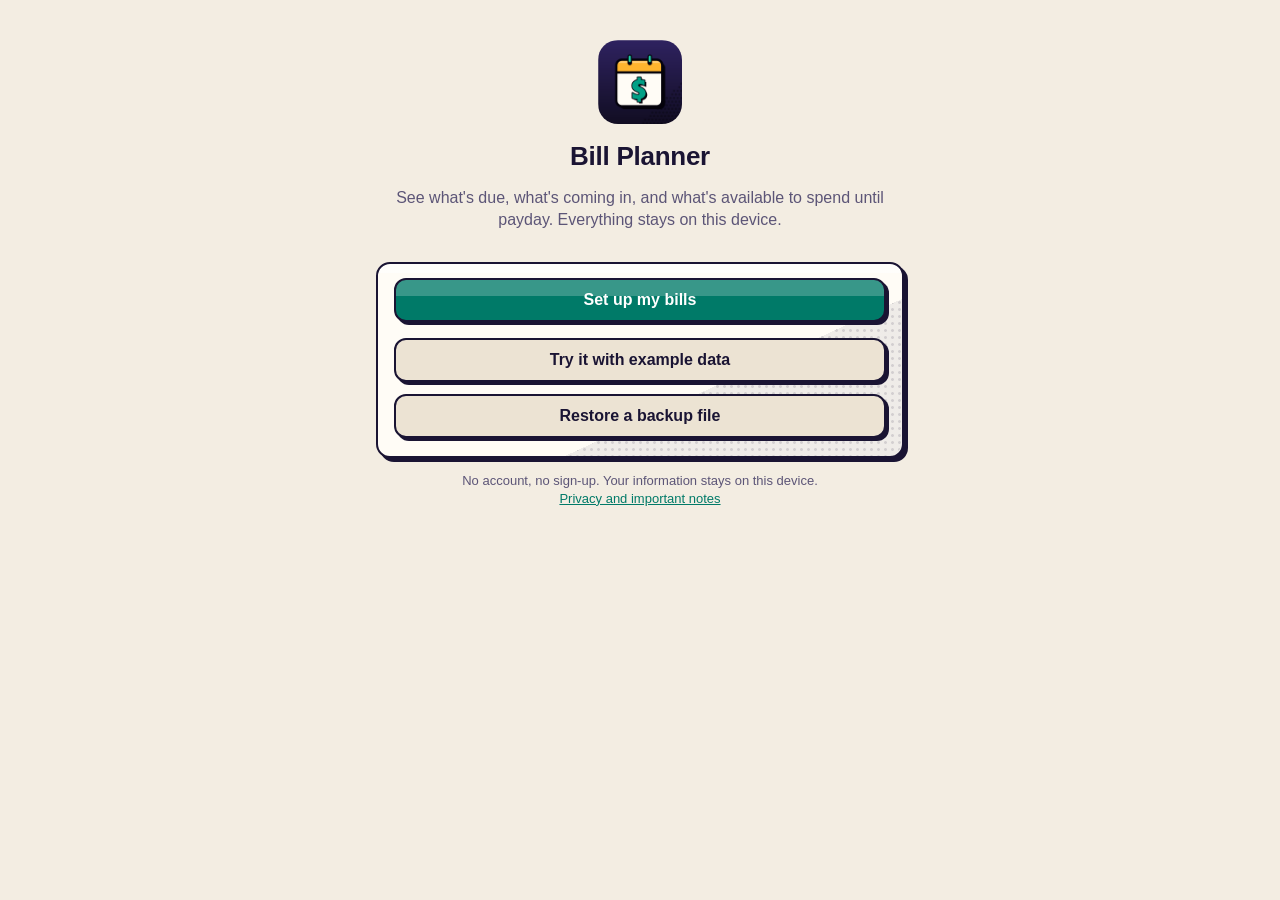
==== index.html @ 8f73a338 "Bill Planner 1.0.0: first public version" ====
<!doctype html>
<html lang="en">
<head>
<meta charset="utf-8">
<meta name="viewport" content="width=device-width, initial-scale=1, viewport-fit=cover">
<title>Bill Planner</title>
<meta name="description" content="Bills, paydays and what's available to spend. Your data stays on your device.">
<meta name="theme-color" content="#f3ede2" media="(prefers-color-scheme: light)">
<meta name="theme-color" content="#110d22" media="(prefers-color-scheme: dark)">
<meta name="apple-mobile-web-app-capable" content="yes">
<meta name="mobile-web-app-capable" content="yes">
<meta name="apple-mobile-web-app-status-bar-style" content="default">
<meta name="apple-mobile-web-app-title" content="Bills">
<link rel="manifest" href="manifest.webmanifest">
<link rel="icon" href="icons/icon-192.png">
<link rel="apple-touch-icon" href="icons/apple-touch-icon.png">
<link rel="stylesheet" href="styles.css">
</head>
<body>
<main id="view" aria-live="polite"></main>
<nav id="tabs" aria-label="Sections">
  <button data-act="tab" data-tab="home"><span class="ti">&#8962;</span>Home</button>
  <button data-act="tab" data-tab="pay"><span class="ti">&#36;</span>Paydays</button>
  <button data-act="tab" data-tab="bills"><span class="ti">&#9776;</span>Bills</button>
  <button data-act="tab" data-tab="more"><span class="ti">&#8943;</span>More</button>
</nav>
<div id="scrim" data-act="close" hidden></div>
<section id="sheet" role="dialog" aria-modal="true" hidden></section>
<div id="toast" role="status" hidden></div>
<script src="whatsnew.js"></script>
<script src="app.js"></script>
</body>
</html>
---- styles.css ----
/* Colors: deep, saturated "inked comic" tones. Light mode is warm paper with ink-navy text;
   dark mode is deep indigo ink with jewel-toned teal, emerald, crimson and gold. */
:root {
  --bg: #f3ede2;
  --card: #fffcf6;
  --card-2: #f7efff;
  --text: #1a1433;
  --muted: #5c5577;
  --line: #e2d9c8;
  --brand: #007a68;
  --brand-2: #0a5f8f;
  --brand-ink: #ffffff;
  --good: #0f8a3c;
  --bad: #c8102e;
  --warn: #b25e00;
  --warn-bg: #ffecc2;
  --bad-bg: #ffdfe3;
  --good-bg: #d6f3df;
  --chip: #ece3d3;
  --shadow: 0 1px 0 rgba(26,20,51,.06), 0 4px 14px rgba(26,20,51,.08);
  color-scheme: light;
}
@media (prefers-color-scheme: dark) {
  :root {
    --bg: #110d22;
    --card: #1c1636;
    --card-2: #241b4a;
    --text: #f4effd;
    --muted: #a99fcb;
    --line: #2f2758;
    --brand: #1fd1aa;
    --brand-2: #4aa8ff;
    --brand-ink: #04201a;
    --good: #35e07f;
    --bad: #ff4763;
    --warn: #ffb52e;
    --warn-bg: #3a2608;
    --bad-bg: #3e0e22;
    --good-bg: #0b3324;
    --chip: #2b2350;
    --shadow: 0 2px 0 rgba(0,0,0,.35), 0 8px 24px rgba(0,0,0,.35);
    color-scheme: dark;
  }
}

* { box-sizing: border-box; }
[hidden] { display: none !important; }
html, body { margin: 0; background: var(--bg); color: var(--text); }
body {
  font: 16px/1.4 -apple-system, BlinkMacSystemFont, "Segoe UI", Roboto, sans-serif;
  -webkit-text-size-adjust: 100%;
  -webkit-tap-highlight-color: transparent;
  padding-bottom: calc(68px + env(safe-area-inset-bottom));
}
main {
  max-width: 560px;
  margin: 0 auto;
  padding: calc(12px + env(safe-area-inset-top)) 16px 24px;
}
h1 { font-size: 26px; margin: 8px 0 12px; letter-spacing: -.01em; }
h2 { font-size: 15px; text-transform: uppercase; letter-spacing: .04em; color: var(--muted); margin: 22px 4px 8px; display: flex; justify-content: space-between; }
h2 .tot { text-transform: none; letter-spacing: 0; color: var(--text); font-weight: 600; }
p { margin: 6px 0; }
a { color: var(--brand); }
.banner a { color: inherit; font-weight: 600; }
button.card.row { border-top: 0; }
.muted { color: var(--muted); }
.small { font-size: 13px; }
.num { font-variant-numeric: tabular-nums; }
.neg { color: var(--bad); }
.pos { color: var(--good); }

.card {
  background: var(--card);
  border-radius: 14px;
  box-shadow: var(--shadow);
  overflow: hidden;
}
.card + .card { margin-top: 10px; }
.pad { padding: 14px 16px; }

/* The one-line status at the top of Home: green, amber or red */
.status { display: flex; gap: 12px; align-items: flex-start; padding: 14px 16px; border-radius: 14px; margin-bottom: 10px; border: 2px solid; box-shadow: var(--shadow); }
.status-dot { width: 14px; height: 14px; border-radius: 50%; flex: none; margin-top: 4px; box-shadow: 0 0 0 3px rgba(255,255,255,.12), 0 0 12px currentColor; }
.status-good .status-dot { color: var(--good); } .status-warn .status-dot { color: var(--warn); } .status-bad .status-dot { color: var(--bad); }
.status-title { font-size: 19px; font-weight: 700; line-height: 1.25; }
.status-text { font-size: 14px; margin-top: 3px; color: var(--text); }
.status-good { background: var(--good-bg); border-color: var(--good); }
.status-good .status-dot { background: var(--good); } .status-good .status-title { color: var(--good); }
.status-warn { background: var(--warn-bg); border-color: var(--warn); }
.status-warn .status-dot { background: var(--warn); } .status-warn .status-title { color: var(--warn); }
.status-bad { background: var(--bad-bg); border-color: var(--bad); }
.status-bad .status-dot { background: var(--bad); } .status-bad .status-title { color: var(--bad); }

/* "What's new" after an update */
.wn-splash { text-align: center; padding: 6px 0 4px; }
.wn-badge { display: inline-block; padding: 3px 12px; border-radius: 999px; font-size: 12px; font-weight: 700; letter-spacing: .06em; text-transform: uppercase;
  color: var(--brand-ink); background: linear-gradient(90deg, var(--brand), var(--brand-2)); }
.wn-splash h3 { font-size: 22px !important; margin: 10px 0 0 !important; }
.wn-ver { background: var(--chip); border-radius: 12px; padding: 10px 12px; margin-top: 10px; }
.wn-head { display: flex; justify-content: space-between; align-items: baseline; gap: 8px; }
.wn-part { margin-top: 6px; }
.wn-part ul { margin: 4px 0 0; padding-left: 20px; }
.wn-part li { margin: 3px 0; font-size: 15px; }
.wn-tag { display: inline-block; font-size: 11px; font-weight: 700; padding: 1px 8px; border-radius: 6px; text-transform: uppercase; letter-spacing: .04em; }
.wn-new { background: var(--good-bg); color: var(--good); }
.wn-chg { background: color-mix(in srgb, var(--brand-2) 18%, transparent); color: var(--brand-2); }
.wn-fix { background: var(--warn-bg); color: var(--warn); }
.wn-rem { background: var(--bad-bg); color: var(--bad); }

/* Spending watch: weekly meter */
.meter-row { margin-top: 8px; }
.meter-top { display: flex; justify-content: space-between; font-size: 14px; font-weight: 600; }
.meter-bar { height: 12px; border-radius: 6px; background: var(--chip); border: 2px solid var(--ink, #000); overflow: hidden; margin-top: 3px; }
.meter-fill { display: block; height: 100%; background: var(--good); }
.meter-fill.near { background: var(--warn); }
.meter-fill.over { background: var(--bad); }
/* Gas-station question */
.fq-head { text-align: center; padding: 8px 0 4px; }
.fq-store { font-size: 18px; font-weight: 700; margin-top: 2px; }
.fq-total { font-size: 30px; font-weight: 800; margin-top: 2px; }
.fq-rest { margin-top: 10px; padding: 8px 10px; border-radius: 10px; background: var(--chip); }
.who-unknown { color: var(--warn); text-decoration: underline; }
/* Tappable lines in the meter, and the list of purchases behind a total */
.meter-link { display: block; color: inherit; text-decoration: none; }
.meter-more { opacity: .5; font-weight: 800; }
.who-link { color: inherit; text-decoration: underline; }
.sp-item { display: block; color: inherit; text-decoration: none; border-top: 1px solid var(--line); padding: 10px 0; }
.sp-line { display: flex; justify-content: space-between; gap: 10px; }
.fix-grid { display: grid; grid-template-columns: repeat(3, 1fr); gap: 8px; margin-top: 8px; }
.fix-grid .btn { padding: 0 6px; }
.sheet-must { font-size: 12px; font-weight: 700; color: var(--warn); text-transform: uppercase; letter-spacing: .04em; }

/* Hero: safe to spend */
.hero { padding: 18px 16px 14px; background-color: var(--card-2); }
.hero .big { color: var(--text); }
.hero .label { color: var(--muted); font-size: 14px; }
.hero .big { font-size: 42px; font-weight: 700; letter-spacing: -.02em; margin: 2px 0 4px; }
.hero details { margin-top: 8px; }
.nextweek { border-top: 1px solid var(--line); margin-top: 12px; padding-top: 10px; }
.nextweek .nw-label { color: var(--muted); font-size: 14px; }
.nextweek .nw-amt { font-size: 22px; font-weight: 700; letter-spacing: -.01em; margin: 1px 0 3px; }
.nextweek .nw-warn { margin-top: 8px; padding: 8px 10px; border-radius: 10px; background: var(--bad-bg); color: var(--bad); font-size: 14px; }
.btn { text-align: center; line-height: 1.2; }
.hero summary { color: var(--brand); font-size: 14px; cursor: pointer; list-style: none; }
.hero summary::-webkit-details-marker { display: none; }
.breakdown { margin-top: 8px; font-size: 14px; }
.breakdown div { display: flex; justify-content: space-between; padding: 3px 0; }
.breakdown .sum { border-top: 1px solid var(--line); margin-top: 4px; padding-top: 6px; font-weight: 600; }

/* Rows */
.row {
  display: flex; align-items: center; gap: 12px;
  width: 100%; padding: 12px 16px; min-height: 56px;
  background: none; border: 0; border-top: 1px solid var(--line);
  color: inherit; font: inherit; text-align: left; cursor: pointer;
}
.row:first-child { border-top: 0; }
.row:active { background: var(--chip); }
.row .main { flex: 1; min-width: 0; }
/* Long names wrap onto a second line instead of being cut off */
.row .name { font-weight: 600; overflow-wrap: anywhere; }
.row .sub { color: var(--muted); font-size: 13px; }
.row .amt { font-weight: 600; text-align: right; white-space: nowrap; }
.row .amt .sub { font-weight: 400; }
.row.done .name, .row.done .amt { color: var(--muted); text-decoration: line-through; }
.dot { width: 10px; height: 10px; border-radius: 50%; background: var(--line); flex: none; }
.dot.late { background: var(--bad); }
.dot.soon { background: var(--warn); }
.dot.ok { background: var(--brand); }
.dot.paid { background: var(--good); }

.empty { padding: 14px 16px; color: var(--muted); font-size: 14px; }
.tag { display: inline-block; font-size: 11px; font-weight: 600; padding: 1px 6px; border-radius: 6px; background: var(--chip); color: var(--muted); vertical-align: 1px; }
.tag.warn { background: var(--warn-bg); color: var(--warn); }

.banner { padding: 12px 16px; border-radius: 12px; margin-top: 10px; font-size: 14px; }
.banner.warn { background: var(--warn-bg); color: var(--warn); }
.banner.bad { background: var(--bad-bg); color: var(--bad); }
.banner.good { background: var(--good-bg); color: var(--good); }
.banner b { color: inherit; }

/* Paydays */
.period .head { display: flex; justify-content: space-between; align-items: baseline; padding: 14px 16px 6px; }
.period .head .when { font-weight: 700; }
.period .lines { padding: 0 16px 12px; font-size: 14px; }
.period .lines div { display: flex; justify-content: space-between; padding: 2px 0; }
.period .lines .sum { border-top: 1px solid var(--line); margin-top: 4px; padding-top: 6px; font-weight: 600; }
.period .lines .period-calm { color: var(--muted); font-weight: 500; }
.period .lines .period-bad { color: var(--bad); }
.period details summary { padding: 8px 16px 12px; color: var(--brand); font-size: 14px; cursor: pointer; list-style: none; }
.period details summary::-webkit-details-marker { display: none; }
.inc-btn { margin-left: 8px; }

/* Buttons and forms */
.btn {
  display: inline-flex; align-items: center; justify-content: center;
  min-height: 44px; padding: 0 16px; border-radius: 12px; border: 0;
  background: linear-gradient(180deg, var(--brand), color-mix(in srgb, var(--brand) 78%, #000));
  color: var(--brand-ink);
  box-shadow: inset 0 1px 0 rgba(255,255,255,.18), 0 2px 0 color-mix(in srgb, var(--brand) 55%, #000);
  font-family: inherit; font-size: 16px; font-weight: 600; line-height: 1; cursor: pointer;
}
.btn:active { transform: translateY(1px); box-shadow: inset 0 1px 0 rgba(255,255,255,.12); }
.btn.ghost { background: var(--chip); color: var(--text); box-shadow: none; }
.btn.danger { background: var(--bad-bg); color: var(--bad); box-shadow: none; }
.btn:disabled { opacity: .45; }
.btn.small { min-height: 34px; padding: 0 12px; font-size: 14px; border-radius: 10px; }
.btn.block { width: 100%; }
.btns { display: flex; gap: 10px; margin-top: 16px; }
.btns .btn { flex: 1; }
.toolbar { display: flex; justify-content: space-between; align-items: center; }

label { display: block; font-size: 14px; color: var(--muted); margin: 12px 0 4px; }
input, select, textarea {
  width: 100%; min-height: 44px; padding: 10px 12px;
  border: 1px solid var(--line); border-radius: 10px;
  background: var(--bg); color: var(--text);
  /* 16px or larger stops iPhone from zooming in when a box is tapped */
  font-family: inherit; font-size: 16px; line-height: 1.3;
}
input[type=checkbox] { width: 22px; min-height: 22px; height: 22px; margin: 0; accent-color: var(--brand); flex: none; }
.check { display: flex; gap: 10px; align-items: center; color: var(--text); font-size: 15px; margin: 14px 0 0; }
.two { display: flex; gap: 10px; }
.two > div { flex: 1; min-width: 0; }
.hint { font-size: 13px; color: var(--muted); margin-top: 4px; }

/* Tab bar */
#tabs {
  position: fixed; left: 0; right: 0; bottom: 0; z-index: 5;
  display: flex; background: var(--card); border-top: 1px solid var(--line);
  padding-bottom: env(safe-area-inset-bottom);
}
#tabs button {
  flex: 1; display: flex; flex-direction: column; align-items: center; gap: 2px;
  padding: 8px 0 6px; background: none; border: 0; color: var(--muted);
  font-family: inherit; font-size: 11px; font-weight: 600; line-height: 1; cursor: pointer;
}
#tabs button .ti { font-size: 22px; line-height: 24px; font-weight: 400; }
#tabs button.on { color: var(--brand); }
#tabs button { position: relative; }
#tabs .badge {
  position: absolute; top: 3px; left: calc(50% + 6px);
  min-width: 18px; height: 18px; padding: 0 5px; border-radius: 9px;
  background: var(--bad); color: #fff; font-size: 11px; line-height: 18px; text-align: center;
}
/* Alerts on Home: past-due bills (red) and payments not at the bank yet (amber, red when slow) */
.alert-bad { border: 2px solid var(--bad); background: var(--bad-bg); }
.alert-bad > .pad:first-child, .alert-bad > .pad:first-child b { color: var(--bad); }
.alert-warn { border: 2px solid var(--warn); }
.alert-warn > .pad:first-child b { color: var(--warn); }
.alert-bad .row { border-top-color: rgba(194,51,43,.25); }
.late-txt { color: var(--bad) !important; font-weight: 600; }
/* "Remind me again in [3] days [Remind me]" on an autopay warning */
.ap-remind { display: flex; align-items: center; gap: 8px; flex-wrap: wrap; margin-top: 8px; font-size: 14px; }
.ap-remind label { margin: 0; color: var(--text); font-size: 14px; }
.ap-remind input { width: 64px; min-height: 36px; padding: 6px 8px; text-align: center; }

/* Bottom sheet */
#scrim { position: fixed; inset: 0; background: rgba(0,0,0,.4); z-index: 9; touch-action: none; }
/* Pop-up: a fixed-height box with a top bar that never scrolls, and a body that scrolls on its own.
   (A pop-up that scrolls as a whole doesn't work reliably on iPhone: swipes go to the page behind.) */
#sheet {
  position: fixed; left: 0; right: 0; bottom: 0; z-index: 10;
  display: flex; flex-direction: column;
  max-height: calc(100vh - 40px - env(safe-area-inset-top));
  max-height: calc(100dvh - 40px - env(safe-area-inset-top));
  overflow: hidden;
  background: var(--card); border-radius: 18px 18px 0 0;
  max-width: 560px; margin: 0 auto;
  transition: transform .15s ease-out;
}
#sheet[hidden] { display: none !important; }
.sheet-body {
  flex: 1 1 auto; min-height: 0;
  overflow-y: auto; -webkit-overflow-scrolling: touch; overscroll-behavior: contain; touch-action: pan-y;
  padding: 4px 16px calc(24px + env(safe-area-inset-bottom));
}
/* Always-visible top bar with a grab handle and a Close button */
.sheet-top {
  flex: none; position: relative; background: var(--card);
  display: flex; align-items: center; justify-content: space-between;
  padding: 14px 12px 8px 16px; border-bottom: 1px solid var(--line); border-radius: 18px 18px 0 0;
  touch-action: none;
}
.sheet-ver { font-size: 12px; color: var(--muted); }
.sheet-top .grab { position: absolute; left: 50%; top: 6px; transform: translateX(-50%); width: 38px; height: 5px; border-radius: 3px; background: var(--line); }
.sheet-x {
  background: var(--chip); color: var(--text); border: 0; border-radius: 10px;
  min-height: 34px; padding: 0 12px; font-family: inherit; font-size: 15px; font-weight: 600; cursor: pointer;
}
/* Hold the page still behind an open pop-up (iPhone ignores overflow:hidden on its own) */
body.sheet-open { position: fixed; left: 0; right: 0; overflow: hidden; }
.form-error {
  background: var(--bad-bg); color: var(--bad); border-radius: 10px; padding: 10px 12px; margin: 8px 0 4px;
  font-size: 15px; font-weight: 600;
}
.field-bad { border-color: var(--bad) !important; box-shadow: 0 0 0 1px var(--bad); }
#sheet h3 { margin: 4px 0 2px; font-size: 20px; }

#toast {
  position: fixed; left: 50%; transform: translateX(-50%);
  bottom: calc(80px + env(safe-area-inset-bottom)); z-index: 20;
  background: var(--text); color: var(--bg); padding: 10px 16px; border-radius: 12px;
  font-size: 14px; max-width: calc(100% - 32px); text-align: center;
}

.welcome { text-align: center; padding: 28px 8px 8px; }
.welcome .logo { width: 84px; height: 84px; border-radius: 20px; }
.list-actions { padding: 10px 16px 14px; }
.file-btn { position: relative; overflow: hidden; }
.file-btn input { position: absolute; inset: 0; opacity: 0; cursor: pointer; }

/* ---------- Comic-book rendering ----------
   Every panel is drawn like an inked comic panel, the same way everywhere:
   - a bold ink outline and a hard offset shadow (no blur), as if printed;
   - cel shading: a flat base color, a lighter highlight band along the top edge, and a hard-edged darker
     shade across the lower right (light comes from the top left);
   - halftone dots in the shaded part, like old printed comics. */
:root {
  --ink: #1a1433;
  --hl: rgba(255,255,255,.6);
  --shade: rgba(26,20,51,.07);
  --dots: rgba(26,20,51,.13);
  --drop: 4px 4px 0 var(--ink);
  --drop-sm: 3px 3px 0 var(--ink);
  --num-shadow: 3px 3px 0 color-mix(in srgb, var(--brand) 35%, transparent);
  --num-shadow-sm: 2px 2px 0 color-mix(in srgb, var(--brand) 28%, transparent);
  --title-shadow: 1px 1px 0 rgba(255,255,255,.9);
}
@media (prefers-color-scheme: dark) {
  :root {
    --ink: #04020b;
    --hl: rgba(255,255,255,.07);
    --shade: rgba(0,0,0,.24);
    --dots: rgba(0,0,0,.38);
    --num-shadow: 3px 3px 0 #04020b;
    --num-shadow-sm: 2px 2px 0 #04020b;
    --title-shadow: 1px 1px 0 #04020b;
  }
}
.card, .status, .banner, .wn-ver {
  border: 2px solid var(--ink) !important;
  box-shadow: var(--drop) !important;
  position: relative; isolation: isolate;
  background-image:
    linear-gradient(180deg, var(--hl) 0 9px, transparent 9px),
    linear-gradient(155deg, transparent 0 64%, var(--shade) 64%) !important;
}
/* The halftone dots, only in the shaded part */
.card::after, .status::after, .banner::after {
  content: ''; position: absolute; inset: 0; z-index: -1; pointer-events: none; border-radius: inherit;
  background-image: radial-gradient(var(--dots) 1.1px, transparent 1.7px);
  background-size: 7px 7px;
  -webkit-mask-image: linear-gradient(155deg, transparent 0 64%, #000 64%);
  mask-image: linear-gradient(155deg, transparent 0 64%, #000 64%);
}
.card + .card, .banner { margin-top: 12px; }
/* The money panel: same rendering, a deeper base and a bigger shadow so it reads as the main panel */
.hero { box-shadow: 6px 6px 0 var(--ink) !important; }
.hero .big { text-shadow: var(--num-shadow); }
.nextweek .nw-amt { text-shadow: var(--num-shadow-sm); }
.nextweek .nw-amt .small { text-shadow: none; }
.status-title { text-shadow: var(--title-shadow); }
.status-dot { border: 2px solid var(--ink); box-shadow: inset -2px -2px 0 rgba(0,0,0,.28); width: 16px; height: 16px; margin-top: 3px; }
.dot { box-shadow: 0 0 0 1.5px var(--ink); }
.nextweek { border-top: 2px dashed color-mix(in srgb, var(--ink) 40%, transparent); }
.nextweek .nw-warn { border: 2px solid var(--ink); }
/* Buttons: flat color, ink outline, hard shadow, highlight band; pressing pushes the button into its shadow */
.btn {
  background: var(--brand) !important; border: 2px solid var(--ink);
  background-image: linear-gradient(180deg, rgba(255,255,255,.22) 0 40%, transparent 40%) !important;
  box-shadow: var(--drop-sm) !important;
  transition: transform .06s, box-shadow .06s;
}
.btn.ghost { background: var(--chip) !important; color: var(--text); }
.btn.danger { background: var(--bad-bg) !important; color: var(--bad); }
.btn.small { box-shadow: 2px 2px 0 var(--ink) !important; }
.btn:active { transform: translate(3px, 3px); box-shadow: 0 0 0 var(--ink) !important; }
.sheet-x { border: 2px solid var(--ink); box-shadow: 2px 2px 0 var(--ink); }
input, select, textarea { border: 2px solid color-mix(in srgb, var(--ink) 55%, var(--line)); }
input:focus, select:focus, textarea:focus { outline: none; border-color: var(--brand); box-shadow: 2px 2px 0 var(--ink); }
.tag { border: 1.5px solid color-mix(in srgb, var(--ink) 45%, transparent); }
.wn-badge { border: 2px solid var(--ink); box-shadow: 2px 2px 0 var(--ink); }
#tabs { border-top: 3px solid var(--ink); }
#sheet { border: 2px solid var(--ink); border-bottom: 0; }
.sheet-top { border-bottom: 2px solid var(--ink); }
#toast { border: 2px solid var(--ink); box-shadow: var(--drop-sm); }
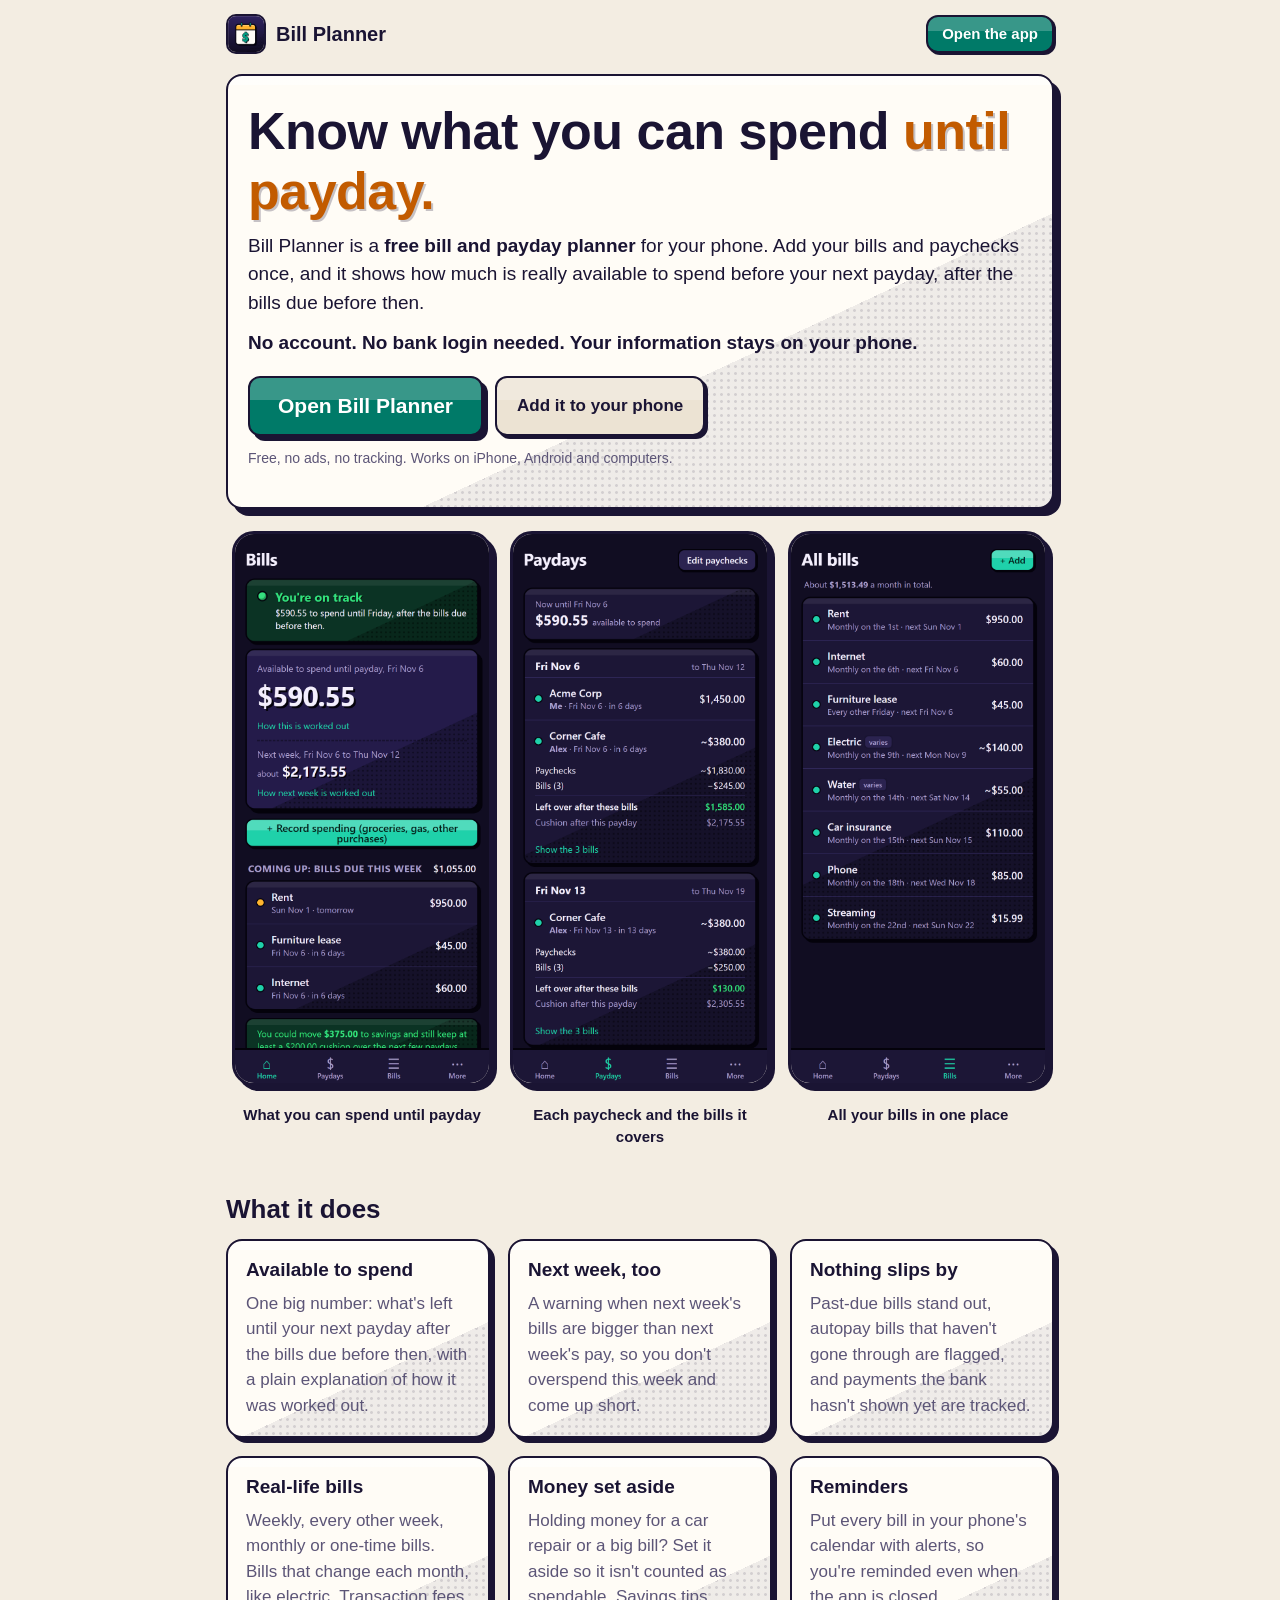
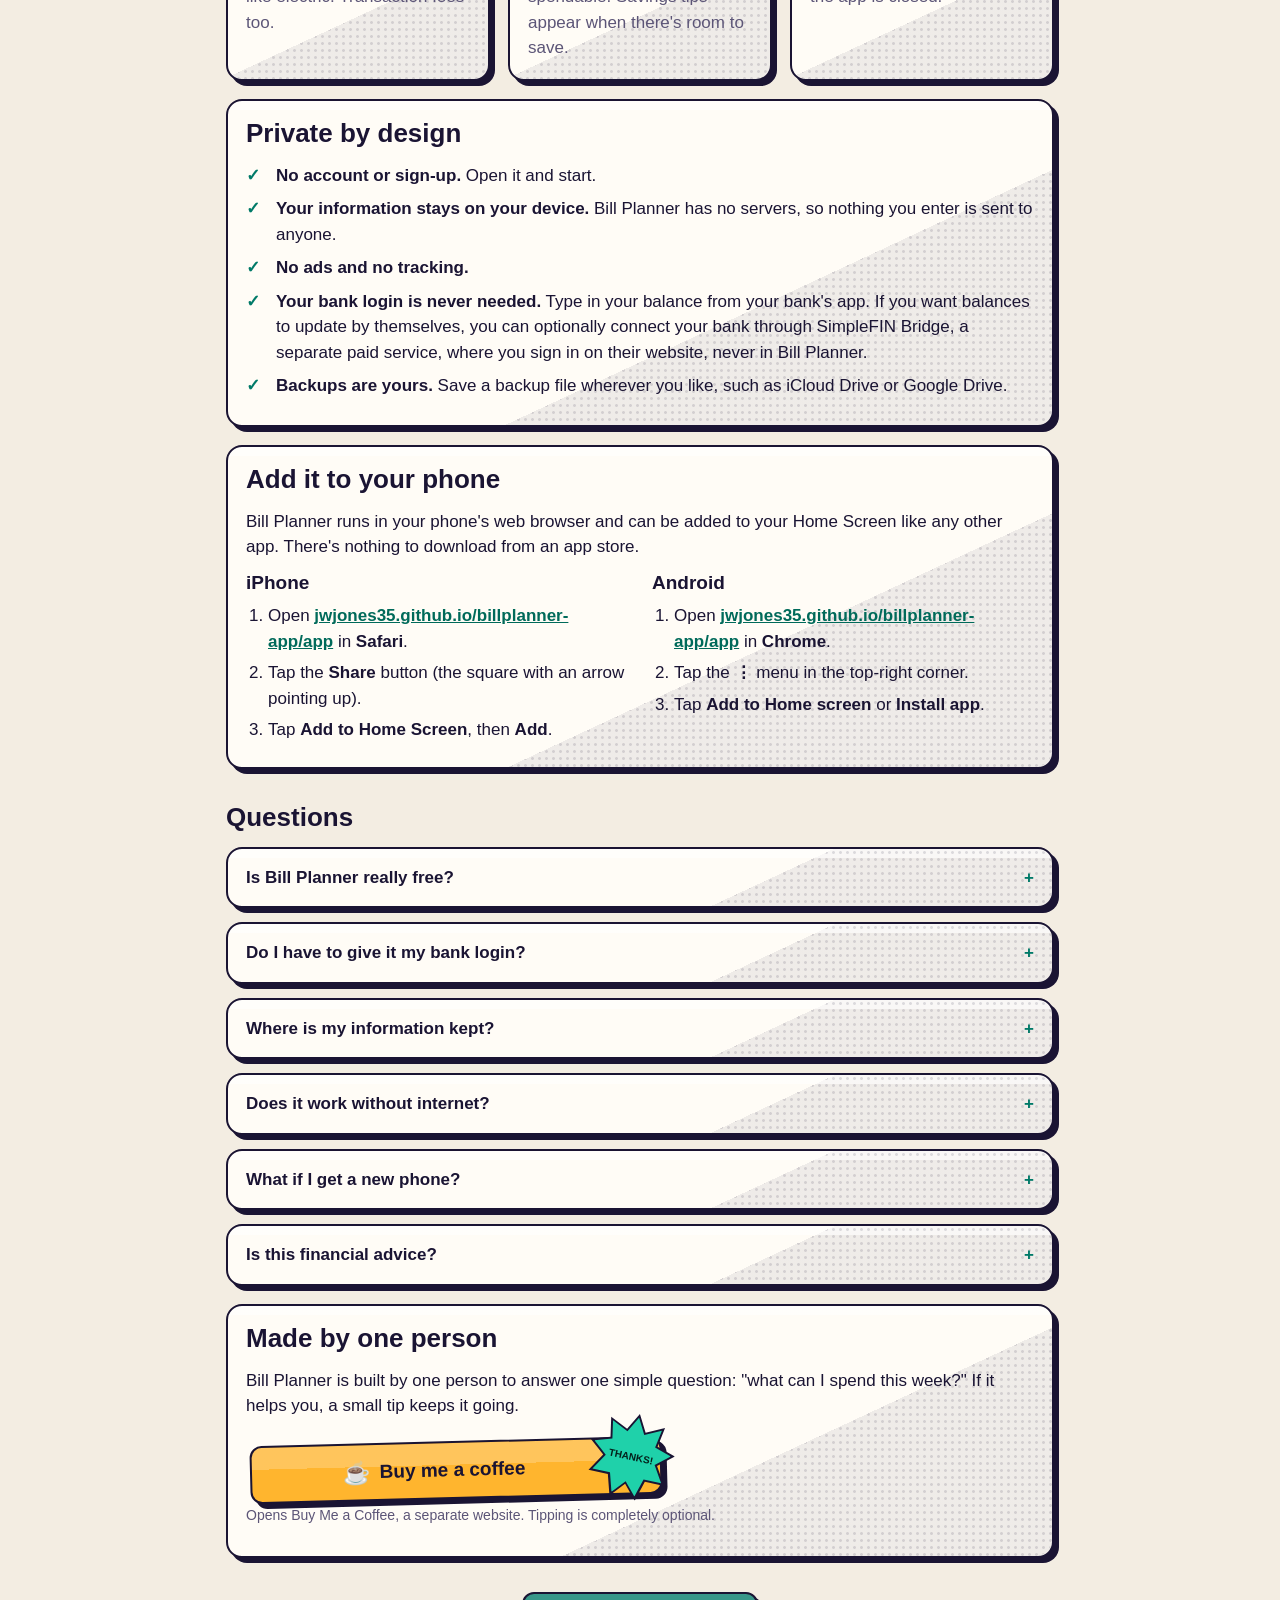
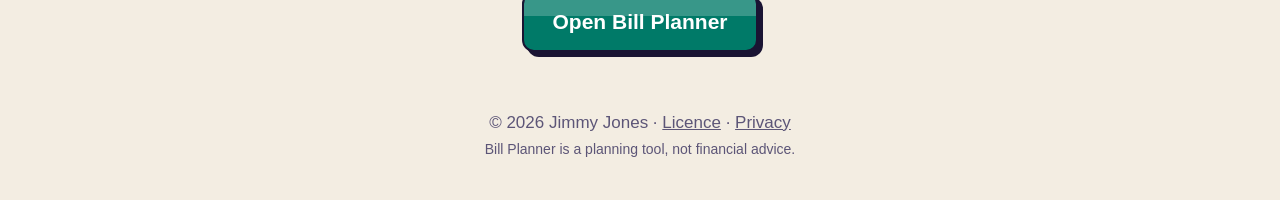
==== commit 4a0ff1a9: "1.1.1: add the Bill Planner web page; move the app to app/" ====
--- a/index.html
+++ b/index.html
@@ -3,31 +3,130 @@
 <head>
 <meta charset="utf-8">
 <meta name="viewport" content="width=device-width, initial-scale=1, viewport-fit=cover">
-<title>Bill Planner</title>
-<meta name="description" content="Bills, paydays and what's available to spend. Your data stays on your device.">
+<title>Bill Planner: free bill and payday planner, no account needed</title>
+<meta name="description" content="Know what you can spend until payday. Bill Planner is a free bill tracker and payday planner for your phone. No account, no bank login needed, and your information stays on your device.">
+<link rel="canonical" href="https://jwjones35.github.io/billplanner-app/">
 <meta name="theme-color" content="#f3ede2" media="(prefers-color-scheme: light)">
 <meta name="theme-color" content="#110d22" media="(prefers-color-scheme: dark)">
-<meta name="apple-mobile-web-app-capable" content="yes">
-<meta name="mobile-web-app-capable" content="yes">
-<meta name="apple-mobile-web-app-status-bar-style" content="default">
-<meta name="apple-mobile-web-app-title" content="Bills">
-<link rel="manifest" href="manifest.webmanifest">
-<link rel="icon" href="icons/icon-192.png">
-<link rel="apple-touch-icon" href="icons/apple-touch-icon.png">
-<link rel="stylesheet" href="styles.css">
+<link rel="icon" href="img/icon-192.png">
+<link rel="apple-touch-icon" href="img/apple-touch-icon.png">
+<meta property="og:type" content="website">
+<meta property="og:title" content="Bill Planner: know what you can spend until payday">
+<meta property="og:description" content="A free bill and payday planner. No account, no bank login needed, and everything stays on your phone.">
+<meta property="og:url" content="https://jwjones35.github.io/billplanner-app/">
+<meta property="og:image" content="https://jwjones35.github.io/billplanner-app/img/1-home.png">
+<meta name="twitter:card" content="summary_large_image">
+<link rel="stylesheet" href="landing.css">
+<script type="application/ld+json">
+{
+  "@context": "https://schema.org",
+  "@type": "SoftwareApplication",
+  "name": "Bill Planner",
+  "url": "https://jwjones35.github.io/billplanner-app/",
+  "applicationCategory": "FinanceApplication",
+  "operatingSystem": "Web, iPhone, Android",
+  "description": "A free bill tracker and payday planner that shows what you can spend until your next payday. No account needed; data stays on your device.",
+  "image": "https://jwjones35.github.io/billplanner-app/img/1-home.png",
+  "author": { "@type": "Person", "name": "Jimmy Jones" },
+  "offers": { "@type": "Offer", "price": "0", "priceCurrency": "USD" }
+}
+</script>
 </head>
 <body>
-<main id="view" aria-live="polite"></main>
-<nav id="tabs" aria-label="Sections">
-  <button data-act="tab" data-tab="home"><span class="ti">&#8962;</span>Home</button>
-  <button data-act="tab" data-tab="pay"><span class="ti">&#36;</span>Paydays</button>
-  <button data-act="tab" data-tab="bills"><span class="ti">&#9776;</span>Bills</button>
-  <button data-act="tab" data-tab="more"><span class="ti">&#8943;</span>More</button>
-</nav>
-<div id="scrim" data-act="close" hidden></div>
-<section id="sheet" role="dialog" aria-modal="true" hidden></section>
-<div id="toast" role="status" hidden></div>
-<script src="whatsnew.js"></script>
-<script src="app.js"></script>
+
+<header class="top">
+  <a class="brand" href="./"><img src="img/icon-192.png" alt="" width="40" height="40"><span>Bill Planner</span></a>
+  <a class="btn small" href="app/">Open the app</a>
+</header>
+
+<main>
+  <section class="panel hero">
+    <h1>Know what you can spend <span class="pop">until payday.</span></h1>
+    <p class="lead">Bill Planner is a <b>free bill and payday planner</b> for your phone. Add your bills and paychecks once, and it shows how much is really available to spend before your next payday, after the bills due before then.</p>
+    <p class="lead"><b>No account. No bank login needed. Your information stays on your phone.</b></p>
+    <div class="cta">
+      <a class="btn big" href="app/">Open Bill Planner</a>
+      <a class="btn ghost" href="#install">Add it to your phone</a>
+    </div>
+    <p class="small muted">Free, no ads, no tracking. Works on iPhone, Android and computers.</p>
+  </section>
+
+  <section class="shots" aria-label="Screenshots">
+    <figure><img src="img/1-home.png" alt="Home screen: $590.55 available to spend until payday, with this week's bills" width="390" height="844" loading="lazy"><figcaption>What you can spend until payday</figcaption></figure>
+    <figure><img src="img/2-paydays.png" alt="Paydays screen: each paycheck with the bills it covers and what's left over" width="390" height="844" loading="lazy"><figcaption>Each paycheck and the bills it covers</figcaption></figure>
+    <figure><img src="img/3-bills.png" alt="Bills screen: every bill with its amount and next due date" width="390" height="844" loading="lazy"><figcaption>All your bills in one place</figcaption></figure>
+  </section>
+
+  <h2>What it does</h2>
+  <section class="grid">
+    <div class="panel"><h3>Available to spend</h3><p>One big number: what's left until your next payday after the bills due before then, with a plain explanation of how it was worked out.</p></div>
+    <div class="panel"><h3>Next week, too</h3><p>A warning when next week's bills are bigger than next week's pay, so you don't overspend this week and come up short.</p></div>
+    <div class="panel"><h3>Nothing slips by</h3><p>Past-due bills stand out, autopay bills that haven't gone through are flagged, and payments the bank hasn't shown yet are tracked.</p></div>
+    <div class="panel"><h3>Real-life bills</h3><p>Weekly, every other week, monthly or one-time bills. Bills that change each month, like electric. Transaction fees too.</p></div>
+    <div class="panel"><h3>Money set aside</h3><p>Holding money for a car repair or a big bill? Set it aside so it isn't counted as spendable. Savings tips appear when there's room to save.</p></div>
+    <div class="panel"><h3>Reminders</h3><p>Put every bill in your phone's calendar with alerts, so you're reminded even when the app is closed.</p></div>
+  </section>
+
+  <section class="panel" id="privacy">
+    <h2 class="in">Private by design</h2>
+    <ul class="ticks">
+      <li><b>No account or sign-up.</b> Open it and start.</li>
+      <li><b>Your information stays on your device.</b> Bill Planner has no servers, so nothing you enter is sent to anyone.</li>
+      <li><b>No ads and no tracking.</b></li>
+      <li><b>Your bank login is never needed.</b> Type in your balance from your bank's app. If you want balances to update by themselves, you can optionally connect your bank through SimpleFIN Bridge, a separate paid service, where you sign in on their website, never in Bill Planner.</li>
+      <li><b>Backups are yours.</b> Save a backup file wherever you like, such as iCloud Drive or Google Drive.</li>
+    </ul>
+  </section>
+
+  <section class="panel" id="install">
+    <h2 class="in">Add it to your phone</h2>
+    <p>Bill Planner runs in your phone's web browser and can be added to your Home Screen like any other app. There's nothing to download from an app store.</p>
+    <div class="two">
+      <div>
+        <h3>iPhone</h3>
+        <ol>
+          <li>Open <b><a href="app/">jwjones35.github.io/billplanner-app/app</a></b> in <b>Safari</b>.</li>
+          <li>Tap the <b>Share</b> button (the square with an arrow pointing up).</li>
+          <li>Tap <b>Add to Home Screen</b>, then <b>Add</b>.</li>
+        </ol>
+      </div>
+      <div>
+        <h3>Android</h3>
+        <ol>
+          <li>Open <b><a href="app/">jwjones35.github.io/billplanner-app/app</a></b> in <b>Chrome</b>.</li>
+          <li>Tap the <b>⋮</b> menu in the top-right corner.</li>
+          <li>Tap <b>Add to Home screen</b> or <b>Install app</b>.</li>
+        </ol>
+      </div>
+    </div>
+  </section>
+
+  <h2>Questions</h2>
+  <section class="faq">
+    <details class="panel"><summary>Is Bill Planner really free?</summary><p>Yes. There's no charge, no ads and no trial period. If it helps you, there's an optional tip button, but the app stays free either way.</p></details>
+    <details class="panel"><summary>Do I have to give it my bank login?</summary><p>No. You type in your checking balance from your bank's app now and then. Connecting a bank is optional, and even then you sign in on SimpleFIN's website, never in Bill Planner.</p></details>
+    <details class="panel"><summary>Where is my information kept?</summary><p>Only on your own phone or computer, inside the browser. Nothing is sent anywhere, because Bill Planner has no servers. That also means you should save a backup file now and then.</p></details>
+    <details class="panel"><summary>Does it work without internet?</summary><p>Yes. Once you've opened it, Bill Planner works offline. (Connecting a bank, if you choose to, needs internet to update.)</p></details>
+    <details class="panel"><summary>What if I get a new phone?</summary><p>Save a backup file from the app (More › Backup), then open Bill Planner on the new phone and choose "Restore a backup file".</p></details>
+    <details class="panel"><summary>Is this financial advice?</summary><p>No. Bill Planner is a planning tool. Its numbers are only as good as what's entered and what your bank reports, so always check your bank before making a payment you can't undo.</p></details>
+  </section>
+
+  <section class="panel support">
+    <h2 class="in">Made by one person</h2>
+    <p>Bill Planner is built by one person to answer one simple question: "what can I spend this week?" If it helps you, a small tip keeps it going.</p>
+    <div class="tip-wrap"><a class="btn tip" href="https://buymeacoffee.com/jwjones35" target="_blank" rel="noopener"><span class="tip-cup" aria-hidden="true">☕</span>Buy me a coffee</a><div class="tip-burst" aria-hidden="true"><span>THANKS!</span></div></div>
+    <p class="small muted">Opens Buy Me a Coffee, a separate website. Tipping is completely optional.</p>
+  </section>
+
+  <section class="final">
+    <a class="btn big" href="app/">Open Bill Planner</a>
+  </section>
+</main>
+
+<footer>
+  <p>© 2026 Jimmy Jones · <a href="https://github.com/jwjones35/billplanner-app/blob/main/LICENSE">Licence</a> · <a href="#privacy">Privacy</a></p>
+  <p class="small">Bill Planner is a planning tool, not financial advice.</p>
+</footer>
+
 </body>
 </html>
--- a/landing.css
+++ b/landing.css
@@ -0,0 +1,120 @@
+/* Bill Planner web page: the same inked-comic look as the app (ink outlines, hard shadows, halftone dots). */
+:root {
+  --bg: #f3ede2; --card: #fffcf6; --text: #1a1433; --muted: #5c5577; --line: #e2d9c8;
+  --brand: #007a68; --brand-ink: #ffffff; --chip: #ece3d3; --pop: #c25b00;
+  --ink: #1a1433; --hl: rgba(255,255,255,.6); --shade: rgba(26,20,51,.07); --dots: rgba(26,20,51,.13);
+  --link: #006a5a;
+}
+@media (prefers-color-scheme: dark) {
+  :root {
+    --bg: #110d22; --card: #1c1636; --text: #f4effd; --muted: #a99fcb; --line: #2f2758;
+    --brand: #1fd1aa; --brand-ink: #04201a; --chip: #2b2350; --pop: #ffb52e;
+    --ink: #04020b; --hl: rgba(255,255,255,.07); --shade: rgba(0,0,0,.24); --dots: rgba(0,0,0,.38);
+    --link: #1fd1aa;
+  }
+}
+* { box-sizing: border-box; }
+html { -webkit-text-size-adjust: 100%; }
+body {
+  margin: 0; background: var(--bg); color: var(--text);
+  font-family: -apple-system, BlinkMacSystemFont, "Segoe UI", Roboto, Helvetica, Arial, sans-serif;
+  font-size: 17px; line-height: 1.5;
+}
+a { color: var(--link); }
+main { max-width: 860px; margin: 0 auto; padding: 0 16px 24px; }
+h1, h2, h3 { line-height: 1.15; margin: 0 0 10px; }
+h1 { font-size: clamp(32px, 7vw, 52px); font-weight: 900; letter-spacing: -.01em; }
+h2 { font-size: 26px; font-weight: 900; margin: 34px 0 14px; }
+h2.in { margin-top: 0; }
+h3 { font-size: 19px; font-weight: 800; }
+p { margin: 0 0 12px; }
+.small { font-size: 14px; }
+.muted { color: var(--muted); }
+.pop { color: var(--pop); text-shadow: 3px 3px 0 var(--ink); }
+@media (prefers-color-scheme: light) { .pop { text-shadow: 2px 2px 0 rgba(26,20,51,.25); } }
+
+/* Header */
+.top {
+  max-width: 860px; margin: 0 auto; padding: 14px 16px; display: flex; align-items: center; justify-content: space-between; gap: 12px;
+}
+.brand { display: flex; align-items: center; gap: 10px; color: var(--text); text-decoration: none; font-weight: 900; font-size: 20px; }
+.brand img { border-radius: 10px; border: 2px solid var(--ink); }
+
+/* Comic panels */
+.panel {
+  background: var(--card); border: 2px solid var(--ink); border-radius: 16px; padding: 18px;
+  box-shadow: 5px 5px 0 var(--ink); position: relative; isolation: isolate; margin-top: 18px;
+  background-image: linear-gradient(180deg, var(--hl) 0 9px, transparent 9px), linear-gradient(155deg, transparent 0 64%, var(--shade) 64%);
+}
+.panel::after {
+  content: ''; position: absolute; inset: 0; z-index: -1; pointer-events: none; border-radius: inherit;
+  background-image: radial-gradient(var(--dots) 1.1px, transparent 1.7px); background-size: 7px 7px;
+  -webkit-mask-image: linear-gradient(155deg, transparent 0 64%, #000 64%); mask-image: linear-gradient(155deg, transparent 0 64%, #000 64%);
+}
+.hero { padding: 26px 20px; margin-top: 6px; box-shadow: 7px 7px 0 var(--ink); }
+.lead { font-size: 19px; }
+
+/* Buttons */
+.btn {
+  display: inline-flex; align-items: center; justify-content: center; min-height: 48px; padding: 0 20px;
+  border-radius: 12px; border: 2px solid var(--ink); text-decoration: none; font-weight: 800; font-size: 17px;
+  background: var(--brand); color: var(--brand-ink);
+  background-image: linear-gradient(180deg, rgba(255,255,255,.22) 0 40%, transparent 40%);
+  box-shadow: 3px 3px 0 var(--ink); transition: transform .06s, box-shadow .06s;
+}
+.btn:active { transform: translate(3px, 3px); box-shadow: 0 0 0 var(--ink); }
+.btn.ghost { background-color: var(--chip); color: var(--text); }
+.btn.small { min-height: 38px; padding: 0 14px; font-size: 15px; box-shadow: 2px 2px 0 var(--ink); }
+.btn.big { min-height: 60px; padding: 0 28px; font-size: 21px; box-shadow: 5px 5px 0 var(--ink); }
+.cta { display: flex; flex-wrap: wrap; gap: 12px; margin: 18px 0 12px; }
+
+/* Screenshots */
+.shots { display: grid; grid-auto-flow: column; grid-auto-columns: minmax(220px, 1fr); gap: 18px; overflow-x: auto; padding: 22px 6px 12px; scroll-snap-type: x mandatory; }
+.shots figure { margin: 0; scroll-snap-align: start; text-align: center; }
+.shots img { width: 100%; height: auto; border: 3px solid var(--ink); border-radius: 22px; box-shadow: 5px 5px 0 var(--ink); background: #110d22; }
+.shots figcaption { font-size: 15px; font-weight: 700; margin-top: 10px; }
+
+/* Feature grid */
+.grid { display: grid; grid-template-columns: repeat(auto-fit, minmax(240px, 1fr)); gap: 18px; }
+.grid .panel { margin-top: 0; }
+.grid p { margin: 0; color: var(--muted); }
+
+/* Lists */
+.ticks { list-style: none; padding: 0; margin: 0; }
+.ticks li { padding-left: 30px; position: relative; margin: 8px 0; }
+.ticks li::before { content: '✓'; position: absolute; left: 0; top: 0; font-weight: 900; color: var(--brand); }
+.two { display: grid; grid-template-columns: repeat(auto-fit, minmax(240px, 1fr)); gap: 8px 24px; }
+ol { padding-left: 22px; margin: 0; }
+ol li { margin: 6px 0; }
+
+/* Questions */
+.faq details { padding: 0; margin-top: 14px; }
+.faq summary { cursor: pointer; padding: 16px 18px; font-weight: 800; list-style: none; }
+.faq summary::-webkit-details-marker { display: none; }
+.faq summary::after { content: '+'; float: right; font-weight: 900; color: var(--brand); }
+.faq details[open] summary::after { content: '–'; }
+.faq details p { padding: 0 18px 16px; margin: 0; }
+
+/* Tip button: comic yellow, a slight tilt and a "THANKS!" starburst (same as in the app) */
+.tip-wrap { position: relative; padding: 10px 4px 6px; max-width: 420px; }
+.btn.tip {
+  position: relative; width: 100%; min-height: 58px; padding-right: 64px;
+  background-color: #ffb52e; color: #1a1433; font-size: 19px; font-weight: 800;
+  transform: rotate(-1.5deg); box-shadow: 5px 5px 0 var(--ink);
+}
+.btn.tip:active { transform: rotate(-1.5deg) translate(4px, 4px); box-shadow: 1px 1px 0 var(--ink); }
+.tip-cup { font-size: 22px; margin-right: 10px; }
+.tip-burst {
+  position: absolute; top: -18px; right: -8px; z-index: 2; pointer-events: none; width: 86px; height: 86px;
+  display: grid; place-items: center; transform: rotate(12deg); background: var(--ink);
+  clip-path: polygon(50% 0%, 61% 20%, 82% 10%, 78% 33%, 100% 40%, 82% 55%, 95% 76%, 72% 76%, 65% 100%, 50% 83%, 35% 100%, 28% 76%, 5% 76%, 18% 55%, 0% 40%, 22% 33%, 18% 10%, 39% 20%);
+}
+.tip-burst span {
+  width: 78px; height: 78px; display: grid; place-items: center; background: #1fd1aa; color: #04201a;
+  font-size: 10px; font-weight: 900; clip-path: inherit;
+}
+
+.final { text-align: center; margin: 34px 0 10px; }
+footer { text-align: center; padding: 20px 16px 36px; color: var(--muted); }
+footer p { margin: 4px 0; }
+footer a { color: var(--muted); }
